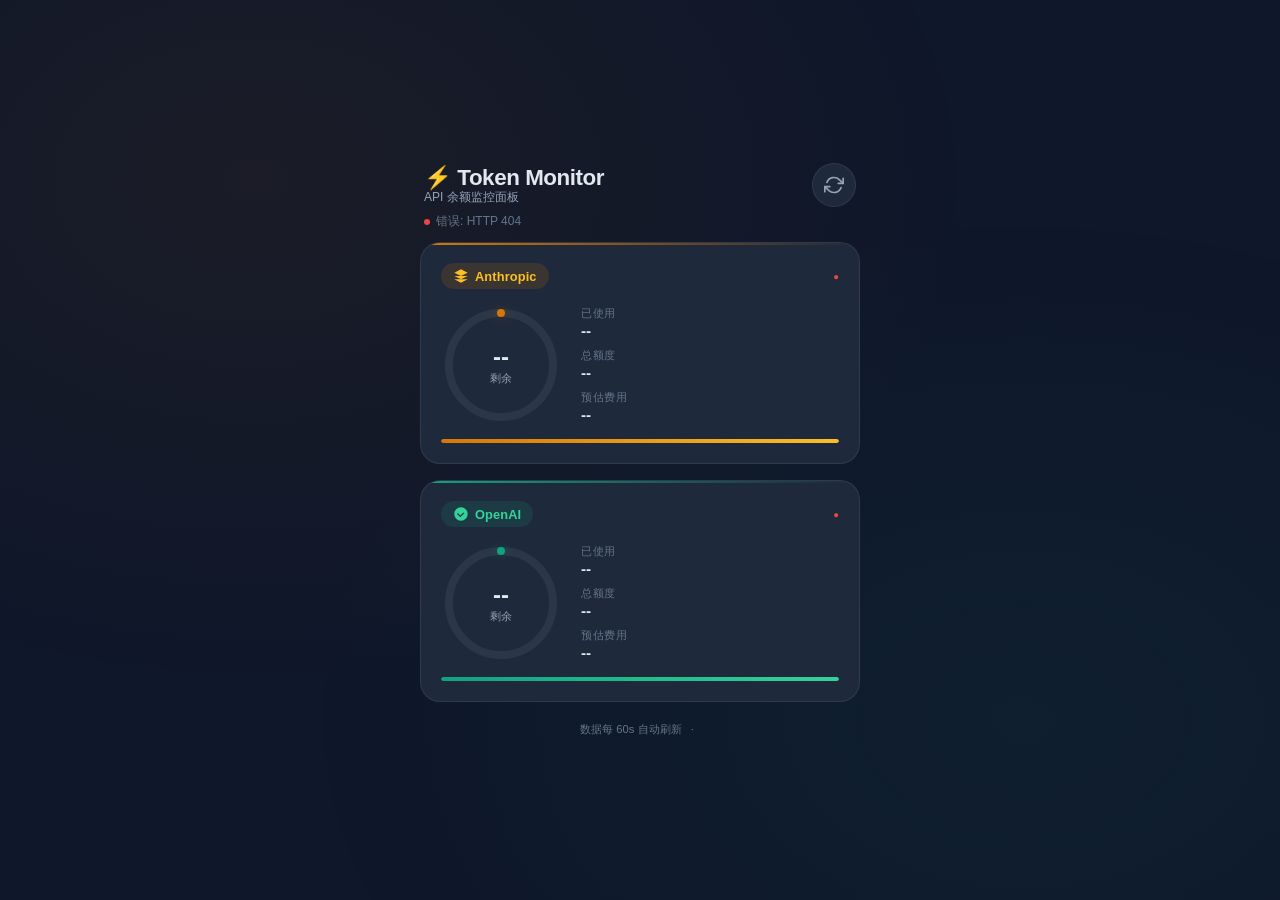
==== static/index.html @ d9748e34 "feat: Token Monitor API余额监控面板" ====
<!DOCTYPE html>
<html lang="zh-CN">
<head>
    <meta charset="UTF-8">
    <meta name="viewport" content="width=device-width, initial-scale=1.0, viewport-fit=cover">
    <meta name="theme-color" content="#0f172a">
    <meta name="apple-mobile-web-app-capable" content="yes">
    <meta name="apple-mobile-web-app-status-bar-style" content="black-translucent">
    <meta name="apple-mobile-web-app-title" content="Token Monitor">
    <link rel="manifest" href="/static/manifest.json">
    <link rel="icon" href="data:image/svg+xml,<svg xmlns='http://www.w3.org/2000/svg' viewBox='0 0 100 100'><text y='.9em' font-size='90'>⚡</text></svg>">
    <title>Token Monitor</title>
    <link rel="stylesheet" href="/static/style.css">
</head>
<body>
    <div class="container">
        <header class="header">
            <div class="header-left">
                <h1>⚡ Token Monitor</h1>
                <span class="subtitle">API 余额监控面板</span>
            </div>
            <button class="btn-refresh" onclick="refreshAll()" title="手动刷新">
                <svg class="refresh-icon" width="20" height="20" viewBox="0 0 24 24" fill="none" stroke="currentColor" stroke-width="2" stroke-linecap="round" stroke-linejoin="round">
                    <polyline points="23 4 23 10 17 10"></polyline>
                    <polyline points="1 20 1 14 7 14"></polyline>
                    <path d="M3.51 9a9 9 0 0 1 14.85-3.36L23 10M1 14l4.64 4.36A9 9 0 0 0 20.49 15"></path>
                </svg>
            </button>
        </header>

        <div class="last-updated">
            <span class="dot" id="statusDot"></span>
            <span id="lastUpdated">等待首次加载...</span>
        </div>

        <div class="cards">
            <!-- Anthropic Card -->
            <div class="card card-anthropic" id="anthropicCard">
                <div class="card-header">
                    <div class="provider-badge anthropic-badge">
                        <svg width="16" height="16" viewBox="0 0 24 24" fill="currentColor"><path d="M12 2L2 7l10 5 10-5-10-5zM2 17l10 5 10-5M2 12l10 5 10-5"/></svg>
                        Anthropic
                    </div>
                    <span class="card-status" id="anthropicStatus">●</span>
                </div>
                <div class="card-body">
                    <div class="ring-container">
                        <svg class="ring" viewBox="0 0 120 120" id="anthropicRing">
                            <circle class="ring-bg" cx="60" cy="60" r="52"/>
                            <circle class="ring-progress anthropic-progress" cx="60" cy="60" r="52"
                                    id="anthropicCircle" stroke-dasharray="0 327"/>
                        </svg>
                        <div class="ring-text">
                            <span class="ring-percent" id="anthropicPercent">--</span>
                            <span class="ring-label">剩余</span>
                        </div>
                    </div>
                    <div class="stats">
                        <div class="stat-item">
                            <span class="stat-label">已使用</span>
                            <span class="stat-value" id="anthropicUsed">--</span>
                        </div>
                        <div class="stat-item">
                            <span class="stat-label">总额度</span>
                            <span class="stat-value" id="anthropicLimit">--</span>
                        </div>
                        <div class="stat-item">
                            <span class="stat-label">预估费用</span>
                            <span class="stat-value" id="anthropicCost">--</span>
                        </div>
                    </div>
                </div>
                <div class="card-footer">
                    <div class="progress-bar">
                        <div class="progress-fill anthropic-fill" id="anthropicBar"></div>
                    </div>
                </div>
            </div>

            <!-- OpenAI Card -->
            <div class="card card-openai" id="openaiCard">
                <div class="card-header">
                    <div class="provider-badge openai-badge">
                        <svg width="16" height="16" viewBox="0 0 24 24" fill="currentColor"><path d="M12 2C6.48 2 2 6.48 2 12s4.48 10 10 10 10-4.48 10-10S17.52 2 12 2zm-1 15l-5-5 1.41-1.41L11 14.17l4.59-4.58L17 11l-6 6z"/></svg>
                        OpenAI
                    </div>
                    <span class="card-status" id="openaiStatus">●</span>
                </div>
                <div class="card-body">
                    <div class="ring-container">
                        <svg class="ring" viewBox="0 0 120 120" id="openaiRing">
                            <circle class="ring-bg" cx="60" cy="60" r="52"/>
                            <circle class="ring-progress openai-progress" cx="60" cy="60" r="52"
                                    id="openaiCircle" stroke-dasharray="0 327"/>
                        </svg>
                        <div class="ring-text">
                            <span class="ring-percent" id="openaiPercent">--</span>
                            <span class="ring-label">剩余</span>
                        </div>
                    </div>
                    <div class="stats">
                        <div class="stat-item">
                            <span class="stat-label">已使用</span>
                            <span class="stat-value" id="openaiUsed">--</span>
                        </div>
                        <div class="stat-item">
                            <span class="stat-label">总额度</span>
                            <span class="stat-value" id="openaiLimit">--</span>
                        </div>
                        <div class="stat-item">
                            <span class="stat-label">预估费用</span>
                            <span class="stat-value" id="openaiCost">--</span>
                        </div>
                    </div>
                </div>
                <div class="card-footer">
                    <div class="progress-bar">
                        <div class="progress-fill openai-fill" id="openaiBar"></div>
                    </div>
                </div>
            </div>
        </div>

        <footer class="footer">
            <span>数据每 60s 自动刷新</span>
            <span class="separator">·</span>
            <span class="env-warning" id="envWarning" style="display:none">⚠ 请配置 API Key</span>
        </footer>
    </div>

    <script src="/static/app.js"></script>
</body>
</html>
---- static/style.css ----
/* ========================================
   Token Monitor - Widget-Style Dashboard
   Mobile-first dark theme with glass cards
   ======================================== */

:root {
    --bg: #0f172a;
    --bg-card: #1e293b;
    --border: rgba(255, 255, 255, 0.08);
    --text: #e2e8f0;
    --text-muted: #94a3b8;
    --text-dim: #64748b;
    --anthropic: #d97706;
    --anthropic-glow: rgba(217, 119, 6, 0.3);
    --openai: #10a37f;
    --openai-glow: rgba(16, 163, 127, 0.3);
    --danger: #ef4444;
    --success: #22c55e;
    --warning: #f59e0b;
    --radius: 20px;
    --radius-sm: 12px;
}

* {
    margin: 0;
    padding: 0;
    box-sizing: border-box;
}

body {
    font-family: -apple-system, BlinkMacSystemFont, 'Segoe UI', Roboto, 'Helvetica Neue', Arial, sans-serif;
    background: var(--bg);
    color: var(--text);
    min-height: 100vh;
    min-height: 100dvh;
    display: flex;
    justify-content: center;
    align-items: flex-start;
    padding: 16px;
    -webkit-font-smoothing: antialiased;
}

/* Background pattern */
body::before {
    content: '';
    position: fixed;
    inset: 0;
    background:
        radial-gradient(ellipse at 20% 20%, rgba(217, 119, 6, 0.06) 0%, transparent 50%),
        radial-gradient(ellipse at 80% 80%, rgba(16, 163, 127, 0.06) 0%, transparent 50%);
    pointer-events: none;
    z-index: 0;
}

.container {
    width: 100%;
    max-width: 440px;
    position: relative;
    z-index: 1;
}

/* ===== Header ===== */
.header {
    display: flex;
    align-items: center;
    justify-content: space-between;
    margin-bottom: 6px;
    padding: 0 4px;
}

.header-left h1 {
    font-size: 1.4rem;
    font-weight: 700;
    letter-spacing: -0.02em;
}

.subtitle {
    display: block;
    font-size: 0.75rem;
    color: var(--text-muted);
    margin-top: -2px;
}

.btn-refresh {
    width: 44px;
    height: 44px;
    border-radius: 50%;
    border: 1px solid var(--border);
    background: var(--bg-card);
    color: var(--text-muted);
    cursor: pointer;
    display: flex;
    align-items: center;
    justify-content: center;
    transition: all 0.2s;
    -webkit-tap-highlight-color: transparent;
}
.btn-refresh:active {
    transform: scale(0.92);
    background: #334155;
}
.btn-refresh.spinning .refresh-icon {
    animation: spin 0.8s linear infinite;
}

@keyframes spin {
    to { transform: rotate(360deg); }
}

/* ===== Last Updated ===== */
.last-updated {
    display: flex;
    align-items: center;
    gap: 6px;
    padding: 0 4px 12px;
    font-size: 0.75rem;
    color: var(--text-dim);
}

.dot {
    width: 6px;
    height: 6px;
    border-radius: 50%;
    background: var(--text-dim);
}
.dot.connected { background: var(--success); }
.dot.error { background: var(--danger); }

/* ===== Cards ===== */
.cards {
    display: flex;
    flex-direction: column;
    gap: 16px;
}

.card {
    background: var(--bg-card);
    border: 1px solid var(--border);
    border-radius: var(--radius);
    padding: 20px;
    position: relative;
    overflow: hidden;
    transition: transform 0.2s, box-shadow 0.2s;
}

.card::before {
    content: '';
    position: absolute;
    top: 0;
    left: 0;
    right: 0;
    height: 2px;
}

.card-anthropic::before {
    background: linear-gradient(90deg, var(--anthropic), transparent);
}
.card-openai::before {
    background: linear-gradient(90deg, var(--openai), transparent);
}

.card-header {
    display: flex;
    justify-content: space-between;
    align-items: center;
    margin-bottom: 16px;
}

.provider-badge {
    display: flex;
    align-items: center;
    gap: 6px;
    font-size: 0.8rem;
    font-weight: 600;
    padding: 5px 12px;
    border-radius: 20px;
    letter-spacing: 0.01em;
}

.anthropic-badge {
    background: rgba(217, 119, 6, 0.15);
    color: #fbbf24;
}
.openai-badge {
    background: rgba(16, 163, 127, 0.15);
    color: #34d399;
}

.card-status {
    font-size: 0.6rem;
}
.card-status.connected { color: var(--success); }
.card-status.error { color: var(--danger); }
.card-status.loading { color: var(--warning); animation: pulse 1.5s ease-in-out infinite; }

@keyframes pulse {
    0%, 100% { opacity: 1; }
    50% { opacity: 0.3; }
}

/* ===== Card Body ===== */
.card-body {
    display: flex;
    align-items: center;
    gap: 20px;
}

/* ===== SVG Ring ===== */
.ring-container {
    position: relative;
    width: 120px;
    height: 120px;
    flex-shrink: 0;
}

.ring {
    width: 100%;
    height: 100%;
    transform: rotate(-90deg);
}

.ring-bg {
    fill: none;
    stroke: rgba(255, 255, 255, 0.06);
    stroke-width: 8;
}

.ring-progress {
    fill: none;
    stroke-width: 8;
    stroke-linecap: round;
    transition: stroke-dashoffset 1s ease, stroke 0.5s;
}

.anthropic-progress {
    stroke: var(--anthropic);
    filter: drop-shadow(0 0 6px var(--anthropic-glow));
}
.openai-progress {
    stroke: var(--openai);
    filter: drop-shadow(0 0 6px var(--openai-glow));
}

/* Color by usage level */
.ring-progress.danger { stroke: var(--danger); }
.ring-progress.warning { stroke: var(--warning); }

.ring-text {
    position: absolute;
    inset: 0;
    display: flex;
    flex-direction: column;
    align-items: center;
    justify-content: center;
    text-align: center;
}

.ring-percent {
    font-size: 1.5rem;
    font-weight: 700;
    line-height: 1;
}

.ring-label {
    font-size: 0.7rem;
    color: var(--text-muted);
    margin-top: 2px;
}

/* ===== Stats ===== */
.stats {
    flex: 1;
    display: flex;
    flex-direction: column;
    gap: 10px;
}

.stat-item {
    display: flex;
    flex-direction: column;
    gap: 1px;
}

.stat-label {
    font-size: 0.68rem;
    color: var(--text-dim);
    text-transform: uppercase;
    letter-spacing: 0.05em;
}

.stat-value {
    font-size: 0.95rem;
    font-weight: 600;
    font-variant-numeric: tabular-nums;
}

/* ===== Card Footer (progress bar) ===== */
.card-footer {
    margin-top: 14px;
}

.progress-bar {
    height: 4px;
    background: rgba(255, 255, 255, 0.06);
    border-radius: 2px;
    overflow: hidden;
}

.progress-fill {
    height: 100%;
    border-radius: 2px;
    transition: width 1s ease, background 0.5s;
}

.anthropic-fill {
    background: linear-gradient(90deg, var(--anthropic), #fbbf24);
}
.openai-fill {
    background: linear-gradient(90deg, var(--openai), #34d399);
}

/* ===== Setup Prompt (no API key) ===== */
.setup-prompt {
    text-align: center;
    padding: 30px 10px;
    color: var(--text-muted);
    font-size: 0.85rem;
    line-height: 1.6;
}

.setup-prompt .icon {
    font-size: 2.5rem;
    display: block;
    margin-bottom: 12px;
}

.setup-prompt code {
    background: rgba(255, 255, 255, 0.08);
    padding: 2px 6px;
    border-radius: 4px;
    font-size: 0.8rem;
}

/* ===== Footer ===== */
.footer {
    text-align: center;
    margin-top: 20px;
    font-size: 0.7rem;
    color: var(--text-dim);
}

.separator {
    margin: 0 6px;
}

.env-warning {
    color: var(--warning);
}

/* ===== Responsive Tweaks ===== */
@media (max-width: 380px) {
    .card-body {
        gap: 12px;
    }
    .ring-container {
        width: 100px;
        height: 100px;
    }
    .ring-percent {
        font-size: 1.25rem;
    }
    .stat-value {
        font-size: 0.85rem;
    }
}

@media (min-width: 768px) {
    body {
        align-items: center;
        padding: 24px;
    }
    .card:hover {
        transform: translateY(-2px);
        box-shadow: 0 8px 30px rgba(0, 0, 0, 0.3);
    }
}

/* ===== Standalone PWA mode ===== */
@media (display-mode: standalone) {
    body {
        padding-top: env(safe-area-inset-top);
        padding-bottom: env(safe-area-inset-bottom);
    }
}
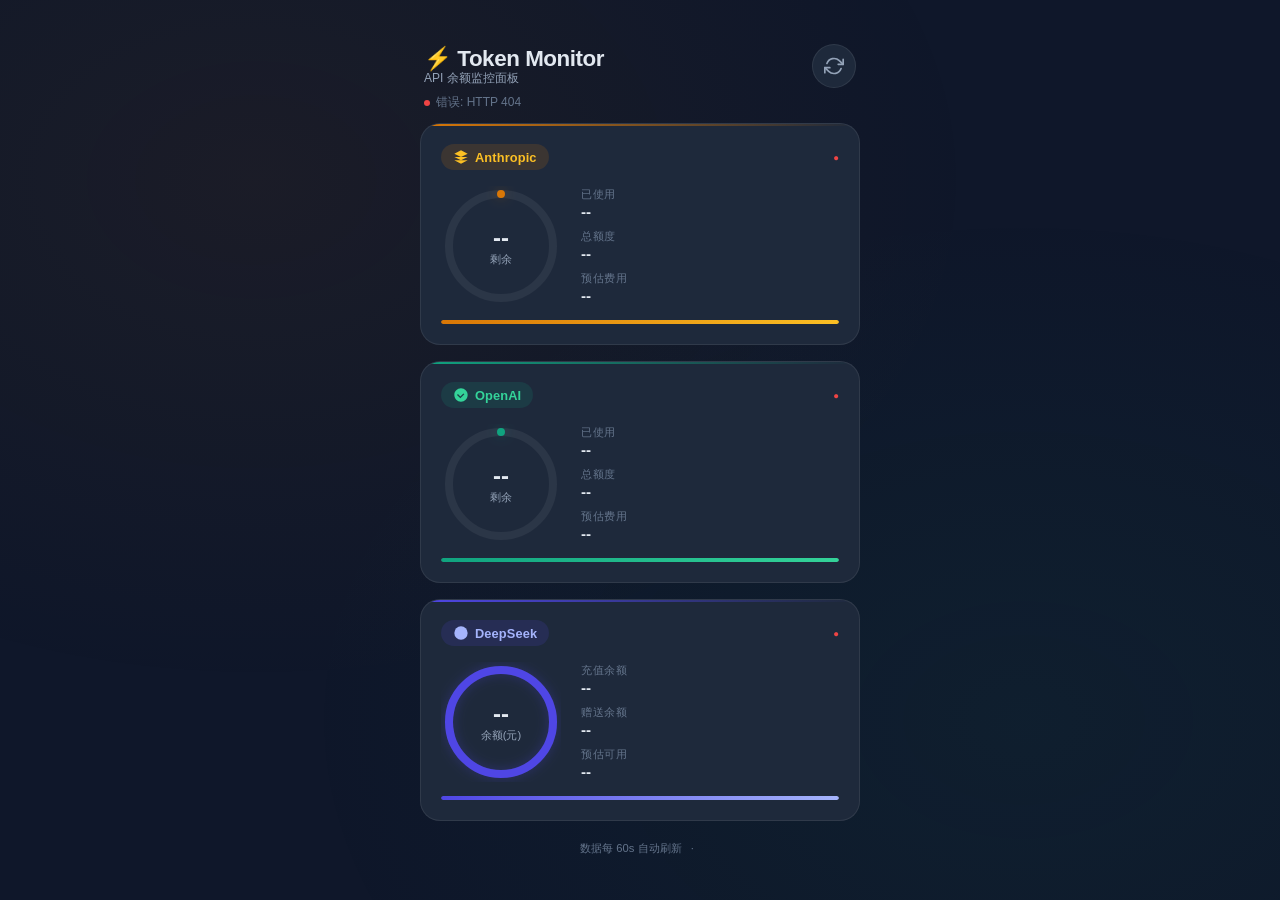
==== commit e6518d37: "feat: Add DeepSeek support + Android widget app" ====
--- a/static/index.html
+++ b/static/index.html
@@ -119,6 +119,49 @@
                     </div>
                 </div>
             </div>
+
+            <!-- DeepSeek Card -->
+            <div class="card card-deepseek" id="deepseekCard">
+                <div class="card-header">
+                    <div class="provider-badge deepseek-badge">
+                        <svg width="16" height="16" viewBox="0 0 24 24" fill="currentColor"><circle cx="12" cy="12" r="10"/></svg>
+                        DeepSeek
+                    </div>
+                    <span class="card-status" id="deepseekStatus">●</span>
+                </div>
+                <div class="card-body">
+                    <div class="ring-container">
+                        <svg class="ring" viewBox="0 0 120 120" id="deepseekRing">
+                            <circle class="ring-bg" cx="60" cy="60" r="52"/>
+                            <circle class="ring-progress deepseek-progress" cx="60" cy="60" r="52"
+                                    id="deepseekCircle" stroke-dasharray="327 327"/>
+                        </svg>
+                        <div class="ring-text">
+                            <span class="ring-percent" id="deepseekBalance">--</span>
+                            <span class="ring-label">余额(元)</span>
+                        </div>
+                    </div>
+                    <div class="stats">
+                        <div class="stat-item">
+                            <span class="stat-label">充值余额</span>
+                            <span class="stat-value" id="deepseekToppedUp">--</span>
+                        </div>
+                        <div class="stat-item">
+                            <span class="stat-label">赠送余额</span>
+                            <span class="stat-value" id="deepseekGranted">--</span>
+                        </div>
+                        <div class="stat-item">
+                            <span class="stat-label">预估可用</span>
+                            <span class="stat-value" id="deepseekTokens">--</span>
+                        </div>
+                    </div>
+                </div>
+                <div class="card-footer">
+                    <div class="progress-bar">
+                        <div class="progress-fill deepseek-fill" id="deepseekBar"></div>
+                    </div>
+                </div>
+            </div>
         </div>
 
         <footer class="footer">
--- a/static/style.css
+++ b/static/style.css
@@ -14,6 +14,8 @@
     --anthropic-glow: rgba(217, 119, 6, 0.3);
     --openai: #10a37f;
     --openai-glow: rgba(16, 163, 127, 0.3);
+    --deepseek: #4f46e5;
+    --deepseek-glow: rgba(79, 70, 229, 0.3);
     --danger: #ef4444;
     --success: #22c55e;
     --warning: #f59e0b;
@@ -158,6 +160,9 @@
 .card-openai::before {
     background: linear-gradient(90deg, var(--openai), transparent);
 }
+.card-deepseek::before {
+    background: linear-gradient(90deg, var(--deepseek), transparent);
+}
 
 .card-header {
     display: flex;
@@ -185,6 +190,10 @@
     background: rgba(16, 163, 127, 0.15);
     color: #34d399;
 }
+.deepseek-badge {
+    background: rgba(79, 70, 229, 0.15);
+    color: #a5b4fc;
+}
 
 .card-status {
     font-size: 0.6rem;
@@ -240,6 +249,10 @@
     stroke: var(--openai);
     filter: drop-shadow(0 0 6px var(--openai-glow));
 }
+.deepseek-progress {
+    stroke: var(--deepseek);
+    filter: drop-shadow(0 0 6px var(--deepseek-glow));
+}
 
 /* Color by usage level */
 .ring-progress.danger { stroke: var(--danger); }
@@ -317,6 +330,9 @@
 }
 .openai-fill {
     background: linear-gradient(90deg, var(--openai), #34d399);
+}
+.deepseek-fill {
+    background: linear-gradient(90deg, var(--deepseek), #a5b4fc);
 }
 
 /* ===== Setup Prompt (no API key) ===== */
